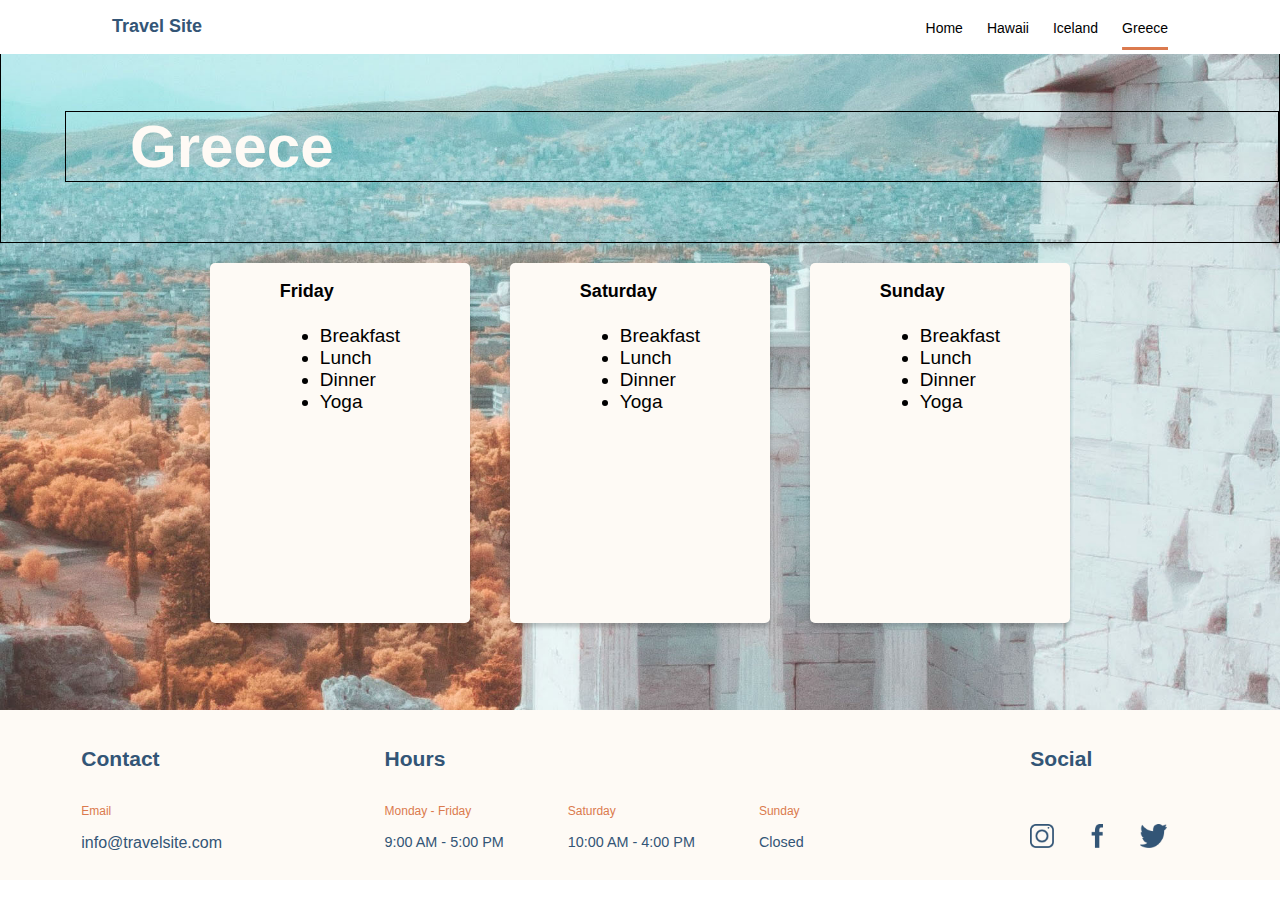
==== pages/greece.html @ 416c1799 "add greece, iceland css + footer html" ====
<!DOCTYPE html>
<html lang="en">
<head>
  <meta charset="UTF-8">
  <meta name="viewport" content="width=device-width, initial-scale=1.0">
  <link rel="stylesheet" href="../css/global.css"/>
  <link rel="stylesheet" href="../css/greece.css"/>
  <title>Travel Site Greece</title>
</head>
<body>
      <header class="header">
        <div class="header-logo">
          <h1>Travel Site</h1>
        </div>
        <div class="header-navbar">
          <nav>
            <ul class="header-navbar__list">
              <li class="header-navbar__link"><a href=""></a>Home</li>
              <li class="header-navbar__link"><a href=""></a>Hawaii</li>
              <li class="header-navbar__link"><a href=""></a>Iceland</li>
              <li class="header-navbar__link active"><a href=""></a>Greece</li>
            </ul>
          </nav>
        </div>
      </header>

    <div class="itinerary">
      <div class="itinerary-heading">
        <h3 class="itinerary-heading hawaii">Greece</h3>
      </div>
      <div class="itinerary-cards">
    
        <div class="itinerary-cards friday">
          <div class="list">
            <h3 class="itinerary-cards__name">Friday</h3>
            <ul>
              <li>Breakfast</li>
              <li>Lunch</li>
              <li>Dinner</li>
              <li>Yoga</li>
            </ul>
          </div>
        </div>
    
        <div class="itinerary-cards saturday">
          <div class="list">
            <h3 class="itinerary-cards__name">Saturday</h3>
            <ul>
              <li>Breakfast</li>
              <li>Lunch</li>
              <li>Dinner</li>
              <li>Yoga</li>
            </ul>
          </div>
    
        </div>
        <div class="itinerary-cards sunday">
          <div class="list">
            <h3 class="itinerary-cards__name">Sunday</h3>
            <ul>
              <li>Breakfast</li>
              <li>Lunch</li>
              <li>Dinner</li>
              <li>Yoga</li>
            </ul>
          </div>
        </div>
      </div>
    </div>
    </div>
    
      <footer class="footer">
        <div class="footer-element">
          <div class="footer-element__heading">
            <h3>Contact</h3>
          </div>
          <div class="footer-element__subheading">
            <p>Email<br>
              <span><a class="footer-element__email link"
                  href="info@travelsite.com">info@travelsite.com</a>
              </span>
            </p>
          </div>
        </div>
      
        <div class="footer-element">
          <div class="footer-element__heading">
            <h3>Hours</h3>
          </div>
          <div class="footer-element__subheading">
            <p class="footer-element__hours">Monday - Friday<br><span class="footer-element__hours times">9:00 AM -
                5:00 PM</span></p>
            <p class="footer-element__hours">Saturday<br><span class="footer-element__hours times">10:00 AM - 4:00 PM</span>
            </p>
            <p class="footer-element__hours">Sunday<br><span class="footer-element__hours times">Closed</span></p>
          </div>
        </div>
      
        <div class="footer-element">
          <div class="footer-element__heading">
            <h3>Social</h3>
          </div>
          <div class="footer-element__social">
            <a href="instagram.com"><img class="footer-element__social icon"
                src="../images/icon-instagram.png" /></a>
            <a href="facebook.com"><img class="footer-element__social icon"
                src="../images/icon-facebook.png" /></a>
            <a href="twitter.com"><img class="footer-element__social icon"
                src="../images/icon-twitter.png" /></a>
          </div>
</body>
</html>
---- css/global.css ----
body {
  font-family: Verdana, Geneva, Tahoma, sans-serif;
  font-weight: 300;
  padding-top: 50px;
  margin: 0%;
}

.header {
  width: 100%;
  height: 50px;
  box-sizing: border-box;
  display: flex;
  justify-content: space-between;
  align-items: flex-start;
  background-color: #FFFFFF;
  position: fixed;
  top: 4px;
  /* border: 1px solid red; */
}

.header-logo {
  color: #335576;
  margin-left: 5rem;
  padding-left: 2rem;
  font-size: 12px;
  /* border: 1px solid red; */
}

.header-navbar__list {
  display: flex;
  list-style-type: none;
  padding-right: 5rem;
  margin-right: 2rem;
}

.header-navbar__link {
  display: flex;
  margin-left: .5rem;
  padding-left: 1rem;
  text-decoration: none;
  font-size: 14px;
}

.active {
  text-decoration: underline;
  text-underline-offset: .9rem;
  text-decoration-color: #DB7A4E;
  text-decoration-thickness: 3px;
}

.footer {
  background-color: #FEFAF5;
  color: #335576;
  display: flex;
  justify-content: space-around;
  padding-top: 1rem;
  padding-bottom: 1rem;
  width: 100vw;
}

.footer-element__heading {
  display: flex;
  margin: auto;
  font-size: 1.125rem;
  font-weight: 400;
}

.footer-element__subheading {
  display: flex;
  color: #DB7A4E;
  font-size: .75rem;
}

.footer-element__hours {
  margin-right: 2rem;
}

.link {
  display: flex;
  text-decoration: none;
  color: #335576;
  font-size: 1rem;
  margin-top: 1rem;
}

.times {
  display: flex;
  font-size: .9rem;
  font-weight: 100;
  color: #335576; 
  margin-top: 1rem;
}

.icon {
  margin-right: 2rem;
  margin-top: 2rem;
  height: 1.5rem;
}
---- css/greece.css ----
.header {
  width: 100%;
  height: 50px;
  box-sizing: border-box;
  display: flex;
  justify-content: space-between;
  align-items: flex-start;
  background-color: #FFFFFF;
  position: fixed;
  top: 4px;

}

.header-logo {
  color: #335576;
  margin-left: 5rem;
  padding-left: 2rem;
  font-size: 9px;
}

.itinerary {
  width: 100vw;
  height: 660px;
  background-image: url(../images/greece.jpg);
  background-position: center;
  background-size: cover;
}

.itinerary-heading {
  border: 1px solid black;
  font-size: 60px;
  padding-left: 4rem;
  color: #FEFAF5;
}

.itinerary-cards {
  display: flex;
  justify-content: center;
}

.friday,
.saturday,
.sunday {
  display: flex;
  justify-content: center;
  width: 260px;
  height: 360px;
  border-radius: 5px;
  border: 1px solid rgba(black .2);
  box-shadow: 0 4px 4px rgba(0, 0, 0, .2);
  margin: 20px;
  font-size: 19px;
  background-color: #FEFAF5;
}

.itinerary-cards__name {
  /* border-bottom: 2px solid black; */
  height: 7%;
  width: 100%;
  font-size: 18px;
}
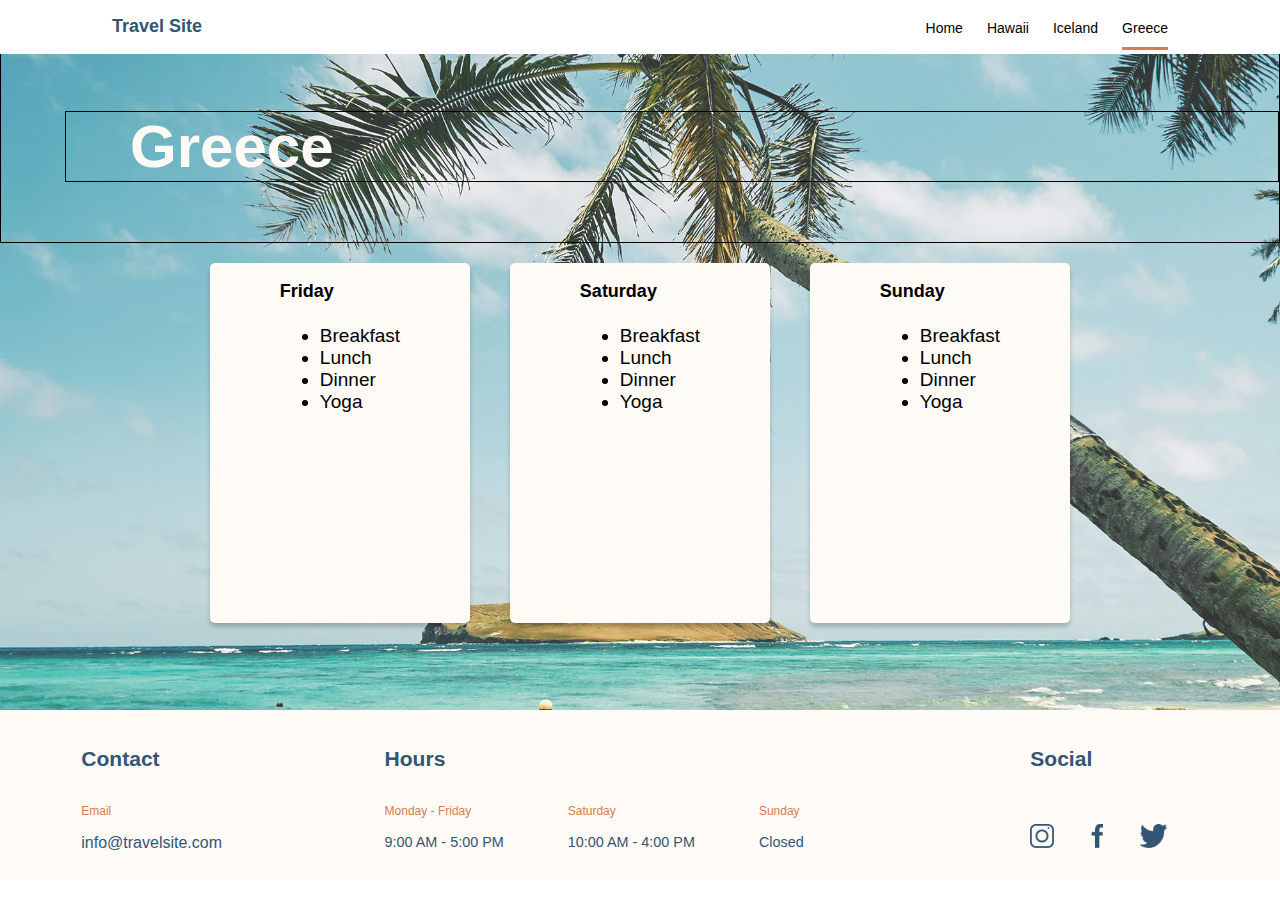
==== commit 62d0ea14: "clean up file/folder structure" ====
--- a/pages/greece.html
+++ b/pages/greece.html
@@ -1,112 +1,131 @@
 <!DOCTYPE html>
 <html lang="en">
-<head>
-  <meta charset="UTF-8">
-  <meta name="viewport" content="width=device-width, initial-scale=1.0">
-  <link rel="stylesheet" href="../css/global.css"/>
-  <link rel="stylesheet" href="../css/greece.css"/>
-  <title>Travel Site Greece</title>
-</head>
-<body>
-      <header class="header">
-        <div class="header-logo">
-          <h1>Travel Site</h1>
-        </div>
-        <div class="header-navbar">
-          <nav>
-            <ul class="header-navbar__list">
-              <li class="header-navbar__link"><a href=""></a>Home</li>
-              <li class="header-navbar__link"><a href=""></a>Hawaii</li>
-              <li class="header-navbar__link"><a href=""></a>Iceland</li>
-              <li class="header-navbar__link active"><a href=""></a>Greece</li>
-            </ul>
-          </nav>
-        </div>
-      </header>
+	<head>
+		<meta charset="UTF-8" />
+		<meta name="viewport" content="width=device-width, initial-scale=1.0" />
+		<link rel="stylesheet" href="../css/global.css" />
+		<link rel="stylesheet" href="../css/destinations.css" />
+		<title>Travel Site Greece</title>
+	</head>
+	<body>
+		<header class="header">
+			<div class="header-logo">
+				<h1>Travel Site</h1>
+			</div>
+			<div class="header-navbar">
+				<nav>
+					<ul class="header-navbar__list">
+						<li class="header-navbar__link"><a href=""></a>Home</li>
+						<li class="header-navbar__link"><a href=""></a>Hawaii</li>
+						<li class="header-navbar__link"><a href=""></a>Iceland</li>
+						<li class="header-navbar__link active"><a href=""></a>Greece</li>
+					</ul>
+				</nav>
+			</div>
+		</header>
 
-    <div class="itinerary">
-      <div class="itinerary-heading">
-        <h3 class="itinerary-heading hawaii">Greece</h3>
-      </div>
-      <div class="itinerary-cards">
-    
-        <div class="itinerary-cards friday">
-          <div class="list">
-            <h3 class="itinerary-cards__name">Friday</h3>
-            <ul>
-              <li>Breakfast</li>
-              <li>Lunch</li>
-              <li>Dinner</li>
-              <li>Yoga</li>
-            </ul>
-          </div>
-        </div>
-    
-        <div class="itinerary-cards saturday">
-          <div class="list">
-            <h3 class="itinerary-cards__name">Saturday</h3>
-            <ul>
-              <li>Breakfast</li>
-              <li>Lunch</li>
-              <li>Dinner</li>
-              <li>Yoga</li>
-            </ul>
-          </div>
-    
-        </div>
-        <div class="itinerary-cards sunday">
-          <div class="list">
-            <h3 class="itinerary-cards__name">Sunday</h3>
-            <ul>
-              <li>Breakfast</li>
-              <li>Lunch</li>
-              <li>Dinner</li>
-              <li>Yoga</li>
-            </ul>
-          </div>
-        </div>
-      </div>
-    </div>
-    </div>
-    
-      <footer class="footer">
-        <div class="footer-element">
-          <div class="footer-element__heading">
-            <h3>Contact</h3>
-          </div>
-          <div class="footer-element__subheading">
-            <p>Email<br>
-              <span><a class="footer-element__email link"
-                  href="info@travelsite.com">info@travelsite.com</a>
-              </span>
-            </p>
-          </div>
-        </div>
-      
-        <div class="footer-element">
-          <div class="footer-element__heading">
-            <h3>Hours</h3>
-          </div>
-          <div class="footer-element__subheading">
-            <p class="footer-element__hours">Monday - Friday<br><span class="footer-element__hours times">9:00 AM -
-                5:00 PM</span></p>
-            <p class="footer-element__hours">Saturday<br><span class="footer-element__hours times">10:00 AM - 4:00 PM</span>
-            </p>
-            <p class="footer-element__hours">Sunday<br><span class="footer-element__hours times">Closed</span></p>
-          </div>
-        </div>
-      
-        <div class="footer-element">
-          <div class="footer-element__heading">
-            <h3>Social</h3>
-          </div>
-          <div class="footer-element__social">
-            <a href="instagram.com"><img class="footer-element__social icon"
-                src="../images/icon-instagram.png" /></a>
-            <a href="facebook.com"><img class="footer-element__social icon"
-                src="../images/icon-facebook.png" /></a>
-            <a href="twitter.com"><img class="footer-element__social icon"
-                src="../images/icon-twitter.png" /></a>
-          </div>
-</body>
+		<div class="itinerary">
+			<div class="itinerary-heading">
+				<h3 class="itinerary-heading hawaii">Greece</h3>
+			</div>
+			<div class="itinerary-cards">
+				<div class="itinerary-cards friday">
+					<div class="list">
+						<h3 class="itinerary-cards__name">Friday</h3>
+						<ul>
+							<li>Breakfast</li>
+							<li>Lunch</li>
+							<li>Dinner</li>
+							<li>Yoga</li>
+						</ul>
+					</div>
+				</div>
+
+				<div class="itinerary-cards saturday">
+					<div class="list">
+						<h3 class="itinerary-cards__name">Saturday</h3>
+						<ul>
+							<li>Breakfast</li>
+							<li>Lunch</li>
+							<li>Dinner</li>
+							<li>Yoga</li>
+						</ul>
+					</div>
+				</div>
+				<div class="itinerary-cards sunday">
+					<div class="list">
+						<h3 class="itinerary-cards__name">Sunday</h3>
+						<ul>
+							<li>Breakfast</li>
+							<li>Lunch</li>
+							<li>Dinner</li>
+							<li>Yoga</li>
+						</ul>
+					</div>
+				</div>
+			</div>
+		</div>
+
+		<footer class="footer">
+			<div class="footer-element">
+				<div class="footer-element__heading">
+					<h3>Contact</h3>
+				</div>
+				<div class="footer-element__subheading">
+					<p>
+						Email<br />
+						<span
+							><a class="footer-element__email link" href="info@travelsite.com"
+								>info@travelsite.com</a
+							>
+						</span>
+					</p>
+				</div>
+			</div>
+
+			<div class="footer-element">
+				<div class="footer-element__heading">
+					<h3>Hours</h3>
+				</div>
+				<div class="footer-element__subheading">
+					<p class="footer-element__hours">
+						Monday - Friday<br /><span class="footer-element__hours times"
+							>9:00 AM - 5:00 PM</span
+						>
+					</p>
+					<p class="footer-element__hours">
+						Saturday<br /><span class="footer-element__hours times"
+							>10:00 AM - 4:00 PM</span
+						>
+					</p>
+					<p class="footer-element__hours">
+						Sunday<br /><span class="footer-element__hours times">Closed</span>
+					</p>
+				</div>
+			</div>
+
+			<div class="footer-element">
+				<div class="footer-element__heading">
+					<h3>Social</h3>
+				</div>
+				<div class="footer-element__social">
+					<a href="instagram.com"
+						><img
+							class="footer-element__social icon"
+							src="../images/icon-instagram.png"
+					/></a>
+					<a href="facebook.com"
+						><img
+							class="footer-element__social icon"
+							src="../images/icon-facebook.png"
+					/></a>
+					<a href="twitter.com"
+						><img
+							class="footer-element__social icon"
+							src="../images/icon-twitter.png"
+					/></a>
+				</div>
+			</div>
+		</footer>
+	</body>
 </html>
--- a/css/destinations.css
+++ b/css/destinations.css
@@ -0,0 +1,57 @@
+.header {
+  width: 100%;
+  height: 50px;
+  box-sizing: border-box;
+  display: flex;
+  justify-content: space-between;
+  align-items: flex-start;
+  background-color: #FFFFFF;
+  position: fixed;
+  top: 4px;
+}
+
+.header-logo {
+  color: #335576;
+  margin-left: 5rem;
+  padding-left: 2rem;
+  font-size: 9px;
+}
+
+.itinerary {
+  width: 100vw;
+  height: 660px;
+  background-image: url(../images/hawaii.jpg);
+  background-position: center;
+  background-size: cover;
+}
+
+.itinerary-heading {
+  border: 1px solid black;
+  font-size: 60px;
+  padding-left: 4rem;
+  color: #FEFAF5;
+}
+
+.itinerary-cards {
+  display: flex;
+  justify-content: center;
+}
+
+.friday, .saturday, .sunday {
+  display: flex;
+  justify-content: center;
+  width: 260px;
+  height: 360px;
+  border-radius: 5px;
+  border: 1px solid rgba(black .2);
+  box-shadow: 0 4px 4px rgba(0, 0, 0, .2);
+  margin: 20px;
+  font-size: 19px;
+  background-color: #FEFAF5;
+}
+
+.itinerary-cards__name {
+  height: 7%;
+  width: 100%;
+  font-size: 18px;
+}
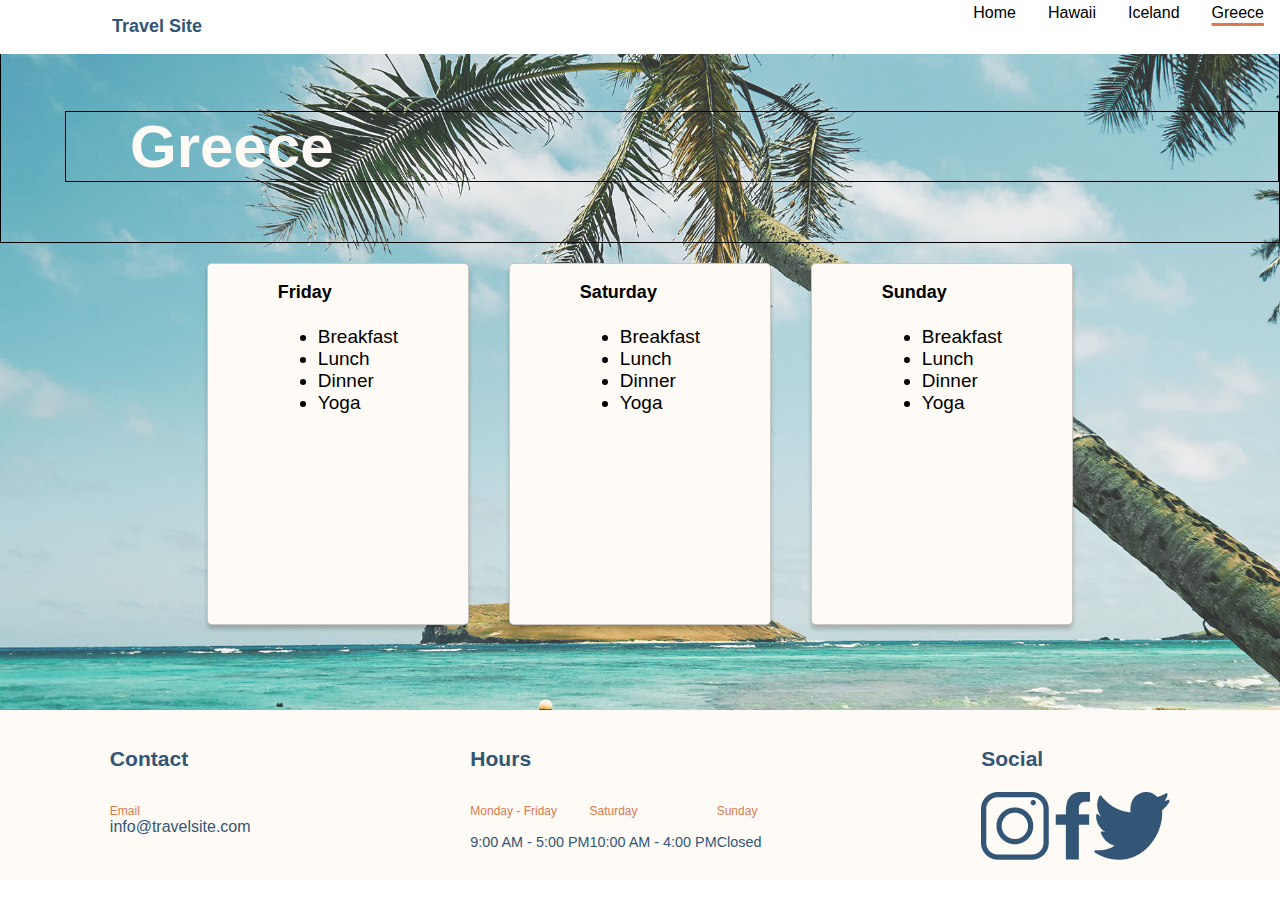
==== commit 29228798: "restyle footer" ====
--- a/pages/greece.html
+++ b/pages/greece.html
@@ -1,131 +1,133 @@
 <!DOCTYPE html>
 <html lang="en">
-	<head>
-		<meta charset="UTF-8" />
-		<meta name="viewport" content="width=device-width, initial-scale=1.0" />
-		<link rel="stylesheet" href="../css/global.css" />
-		<link rel="stylesheet" href="../css/destinations.css" />
-		<title>Travel Site Greece</title>
-	</head>
-	<body>
-		<header class="header">
-			<div class="header-logo">
-				<h1>Travel Site</h1>
-			</div>
-			<div class="header-navbar">
-				<nav>
-					<ul class="header-navbar__list">
-						<li class="header-navbar__link"><a href=""></a>Home</li>
-						<li class="header-navbar__link"><a href=""></a>Hawaii</li>
-						<li class="header-navbar__link"><a href=""></a>Iceland</li>
-						<li class="header-navbar__link active"><a href=""></a>Greece</li>
-					</ul>
-				</nav>
-			</div>
-		</header>
+  <head>
+    <meta charset="UTF-8" />
+    <meta name="viewport" content="width=device-width, initial-scale=1.0" />
+    <link rel="stylesheet" href="../css/global.css" />
+    <link rel="stylesheet" href="../css/destinations.css" />
+    <title>Travel Site Greece</title>
+  </head>
+  <body>
+    <header class="header">
+      <div class="header-logo">
+        <h1>Travel Site</h1>
+      </div>
+      <div class="header-navbar">
+        <nav>
+          <ul class="header-navbar__list">
+            <li class="header-navbar__link"><a href=""></a>Home</li>
+            <li class="header-navbar__link"><a href=""></a>Hawaii</li>
+            <li class="header-navbar__link"><a href=""></a>Iceland</li>
+            <li class="header-navbar__link active"><a href=""></a>Greece</li>
+          </ul>
+        </nav>
+      </div>
+    </header>
 
-		<div class="itinerary">
-			<div class="itinerary-heading">
-				<h3 class="itinerary-heading hawaii">Greece</h3>
-			</div>
-			<div class="itinerary-cards">
-				<div class="itinerary-cards friday">
-					<div class="list">
-						<h3 class="itinerary-cards__name">Friday</h3>
-						<ul>
-							<li>Breakfast</li>
-							<li>Lunch</li>
-							<li>Dinner</li>
-							<li>Yoga</li>
-						</ul>
-					</div>
-				</div>
+    <main>
+      <div class="itinerary">
+        <div class="itinerary-heading">
+          <h3 class="itinerary-heading hawaii">Greece</h3>
+        </div>
+        <div class="itinerary-cards">
+          <div class="itinerary-cards friday">
+            <div class="list">
+              <h3 class="itinerary-cards__name">Friday</h3>
+              <ul>
+                <li>Breakfast</li>
+                <li>Lunch</li>
+                <li>Dinner</li>
+                <li>Yoga</li>
+              </ul>
+            </div>
+          </div>
 
-				<div class="itinerary-cards saturday">
-					<div class="list">
-						<h3 class="itinerary-cards__name">Saturday</h3>
-						<ul>
-							<li>Breakfast</li>
-							<li>Lunch</li>
-							<li>Dinner</li>
-							<li>Yoga</li>
-						</ul>
-					</div>
-				</div>
-				<div class="itinerary-cards sunday">
-					<div class="list">
-						<h3 class="itinerary-cards__name">Sunday</h3>
-						<ul>
-							<li>Breakfast</li>
-							<li>Lunch</li>
-							<li>Dinner</li>
-							<li>Yoga</li>
-						</ul>
-					</div>
-				</div>
-			</div>
-		</div>
+          <div class="itinerary-cards saturday">
+            <div class="list">
+              <h3 class="itinerary-cards__name">Saturday</h3>
+              <ul>
+                <li>Breakfast</li>
+                <li>Lunch</li>
+                <li>Dinner</li>
+                <li>Yoga</li>
+              </ul>
+            </div>
+          </div>
+          <div class="itinerary-cards sunday">
+            <div class="list">
+              <h3 class="itinerary-cards__name">Sunday</h3>
+              <ul>
+                <li>Breakfast</li>
+                <li>Lunch</li>
+                <li>Dinner</li>
+                <li>Yoga</li>
+              </ul>
+            </div>
+          </div>
+        </div>
+      </div>
+    </main>
 
-		<footer class="footer">
-			<div class="footer-element">
-				<div class="footer-element__heading">
-					<h3>Contact</h3>
-				</div>
-				<div class="footer-element__subheading">
-					<p>
-						Email<br />
-						<span
-							><a class="footer-element__email link" href="info@travelsite.com"
-								>info@travelsite.com</a
-							>
-						</span>
-					</p>
-				</div>
-			</div>
+    <footer class="footer">
+      <div class="footer-element">
+        <div class="footer-element__heading">
+          <h3>Contact</h3>
+        </div>
+        <div class="footer-element__subheading">
+          <p>
+            Email<br />
+            <span
+              ><a class="footer-element__email link" href="info@travelsite.com"
+                >info@travelsite.com</a
+              >
+            </span>
+          </p>
+        </div>
+      </div>
 
-			<div class="footer-element">
-				<div class="footer-element__heading">
-					<h3>Hours</h3>
-				</div>
-				<div class="footer-element__subheading">
-					<p class="footer-element__hours">
-						Monday - Friday<br /><span class="footer-element__hours times"
-							>9:00 AM - 5:00 PM</span
-						>
-					</p>
-					<p class="footer-element__hours">
-						Saturday<br /><span class="footer-element__hours times"
-							>10:00 AM - 4:00 PM</span
-						>
-					</p>
-					<p class="footer-element__hours">
-						Sunday<br /><span class="footer-element__hours times">Closed</span>
-					</p>
-				</div>
-			</div>
+      <div class="footer-element">
+        <div class="footer-element__heading">
+          <h3>Hours</h3>
+        </div>
+        <div class="footer-element__subheading">
+          <p class="footer-element__hours">
+            Monday - Friday<br /><span class="footer-element__hours times"
+              >9:00 AM - 5:00 PM</span
+            >
+          </p>
+          <p class="footer-element__hours">
+            Saturday<br /><span class="footer-element__hours times"
+              >10:00 AM - 4:00 PM</span
+            >
+          </p>
+          <p class="footer-element__hours">
+            Sunday<br /><span class="footer-element__hours times">Closed</span>
+          </p>
+        </div>
+      </div>
 
-			<div class="footer-element">
-				<div class="footer-element__heading">
-					<h3>Social</h3>
-				</div>
-				<div class="footer-element__social">
-					<a href="instagram.com"
-						><img
-							class="footer-element__social icon"
-							src="../images/icon-instagram.png"
-					/></a>
-					<a href="facebook.com"
-						><img
-							class="footer-element__social icon"
-							src="../images/icon-facebook.png"
-					/></a>
-					<a href="twitter.com"
-						><img
-							class="footer-element__social icon"
-							src="../images/icon-twitter.png"
-					/></a>
-				</div>
-			</div>
-		</footer>
-	</body>
+      <div class="footer-element">
+        <div class="footer-element__heading">
+          <h3>Social</h3>
+        </div>
+        <div class="footer-element__social">
+          <a href="instagram.com"
+            ><img
+              class="footer-element__social icon"
+              src="../images/icon-instagram.png"
+          /></a>
+          <a href="facebook.com"
+            ><img
+              class="footer-element__social icon"
+              src="../images/icon-facebook.png"
+          /></a>
+          <a href="twitter.com"
+            ><img
+              class="footer-element__social icon"
+              src="../images/icon-twitter.png"
+          /></a>
+        </div>
+      </div>
+    </footer>
+  </body>
 </html>
--- a/css/global.css
+++ b/css/global.css
@@ -2,50 +2,96 @@
   font-family: Verdana, Geneva, Tahoma, sans-serif;
   font-weight: 300;
   padding-top: 50px;
-  margin: 0%;
+  margin: 0;
 }
 
-.header {
+header {
   width: 100%;
   height: 50px;
   box-sizing: border-box;
   display: flex;
   justify-content: space-between;
-  align-items: flex-start;
+  align-items: center; 
   background-color: #FFFFFF;
   position: fixed;
-  top: 4px;
-  /* border: 1px solid red; */
+  top: 0;  
+  z-index: 100;
 }
 
-.header-logo {
+.header__logo { 
   color: #335576;
-  margin-left: 5rem;
-  padding-left: 2rem;
-  font-size: 12px;
-  /* border: 1px solid red; */
+  margin-left: 1rem;  
+  padding-left: 1rem; 
+  font-size: 1.5rem;  
 }
 
 .header-navbar__list {
   display: flex;
   list-style-type: none;
-  padding-right: 5rem;
-  margin-right: 2rem;
+  padding-right: 1rem; 
+  margin: 0;          
 }
 
 .header-navbar__link {
   display: flex;
-  margin-left: .5rem;
+  margin-left: 1rem;
   padding-left: 1rem;
   text-decoration: none;
-  font-size: 14px;
+  font-size: 1rem; 
+}
+
+.header-navbar__link a {
+  text-decoration: none; 
+  color: #335576;
 }
 
 .active {
   text-decoration: underline;
-  text-underline-offset: .9rem;
+  text-underline-offset: 0.3rem;
   text-decoration-color: #DB7A4E;
   text-decoration-thickness: 3px;
+}
+
+
+@media (max-width: 768px) {
+  .header__logo {
+    margin-left: 0.5rem;
+    padding-left: 0.5rem;
+    font-size: 1.2rem;
+  }
+
+  .header-navbar__list {
+    padding-right: 0.5rem;
+  }
+
+  .header-navbar__link {
+    margin-left: 0.5rem;
+    padding-left: 0.5rem;
+    font-size: 0.9rem;
+  }
+}
+
+
+@media (max-width: 480px) {
+  .header {
+    flex-direction: column;
+    height: auto;
+    padding: 0.5rem;
+  }
+
+  .header__logo {
+    margin-left: 0;
+    padding-left: 0;
+  }
+
+  .header-navbar__list {
+    flex-direction: column;
+    align-items: center;
+  }
+
+  .header-navbar__link {
+    margin: 0.25rem 0;
+  }
 }
 
 .footer {
@@ -55,28 +101,36 @@
   justify-content: space-around;
   padding-top: 1rem;
   padding-bottom: 1rem;
-  width: 100vw;
+  width: 100%;
+  box-sizing: border-box;
 }
 
 .footer-element__heading {
-  display: flex;
-  margin: auto;
   font-size: 1.125rem;
   font-weight: 400;
+  display: flex;
 }
 
+.footer-element__subheading-days {
+  color: #DB7A4E;
+  padding-top: 1rem;
+} 
+
 .footer-element__subheading {
+  color: #DB7A4E;
+  font-size: 0.75rem;
   display: flex;
-  color: #DB7A4E;
-  font-size: .75rem;
 }
 
-.footer-element__hours {
+
+.footer-element__hours-times {
+  color: #335576;
   margin-right: 2rem;
+  display: flex;
+  justify-content: center;
 }
 
 .link {
-  display: flex;
   text-decoration: none;
   color: #335576;
   font-size: 1rem;
@@ -84,15 +138,31 @@
 }
 
 .times {
+  font-size: 0.9rem;
+  font-weight: 100;
+  color: #335576;
+  margin-top: 1rem;
   display: flex;
-  font-size: .9rem;
-  font-weight: 100;
-  color: #335576; 
-  margin-top: 1rem;
 }
 
-.icon {
-  margin-right: 2rem;
-  margin-top: 2rem;
+.footer-element__social-icon {
+  margin-right: 1rem;
+  margin-top: 1rem;
   height: 1.5rem;
 }
+
+@media (max-width: 768px) {
+  .footer {
+    flex-direction: column;
+    align-items: center;
+    padding: 1rem;
+  }
+
+  .footer-element__heading, .footer-element__subheading {
+    text-align: center;
+  }
+
+  .footer-element__social-icon {
+    margin: 0.5rem;
+  }
+}
--- a/css/destinations.css
+++ b/css/destinations.css
@@ -20,7 +20,7 @@
 .itinerary {
   width: 100vw;
   height: 660px;
-  background-image: url(../images/hawaii.jpg);
+  background-image: url(../assets/hawaii.jpg);
   background-position: center;
   background-size: cover;
 }
@@ -35,6 +35,7 @@
 .itinerary-cards {
   display: flex;
   justify-content: center;
+  flex-wrap: wrap; /* Allow itinerary cards to wrap on smaller screens */
 }
 
 .friday, .saturday, .sunday {
@@ -43,8 +44,8 @@
   width: 260px;
   height: 360px;
   border-radius: 5px;
-  border: 1px solid rgba(black .2);
-  box-shadow: 0 4px 4px rgba(0, 0, 0, .2);
+  border: 1px solid rgba(0, 0, 0, 0.2);
+  box-shadow: 0 4px 4px rgba(0, 0, 0, 0.2);
   margin: 20px;
   font-size: 19px;
   background-color: #FEFAF5;
@@ -55,3 +56,38 @@
   width: 100%;
   font-size: 18px;
 }
+
+/* Media queries for responsiveness */
+
+@media (max-width: 768px) {
+  .itinerary {
+    height: auto; /* Adjust the height on smaller screens */
+  }
+
+  .itinerary-heading {
+    font-size: 40px; /* Adjust the font size for smaller screens */
+    padding-left: 2rem;
+  }
+
+  .friday, .saturday, .sunday {
+    width: 200px; /* Adjust card size for smaller screens */
+    height: auto; /* Make height adapt to content */
+    margin: 10px; /* Reduce margin on smaller screens */
+  }
+}
+
+@media (max-width: 480px) {
+  .header-logo {
+    margin-left: 1rem;
+    padding-left: 0;
+    font-size: 8px;
+  }
+
+  .header-navbar__list {
+    padding-right: 2rem;
+  }
+  
+  .itinerary-heading {
+    padding-left: 1rem;
+  }
+}
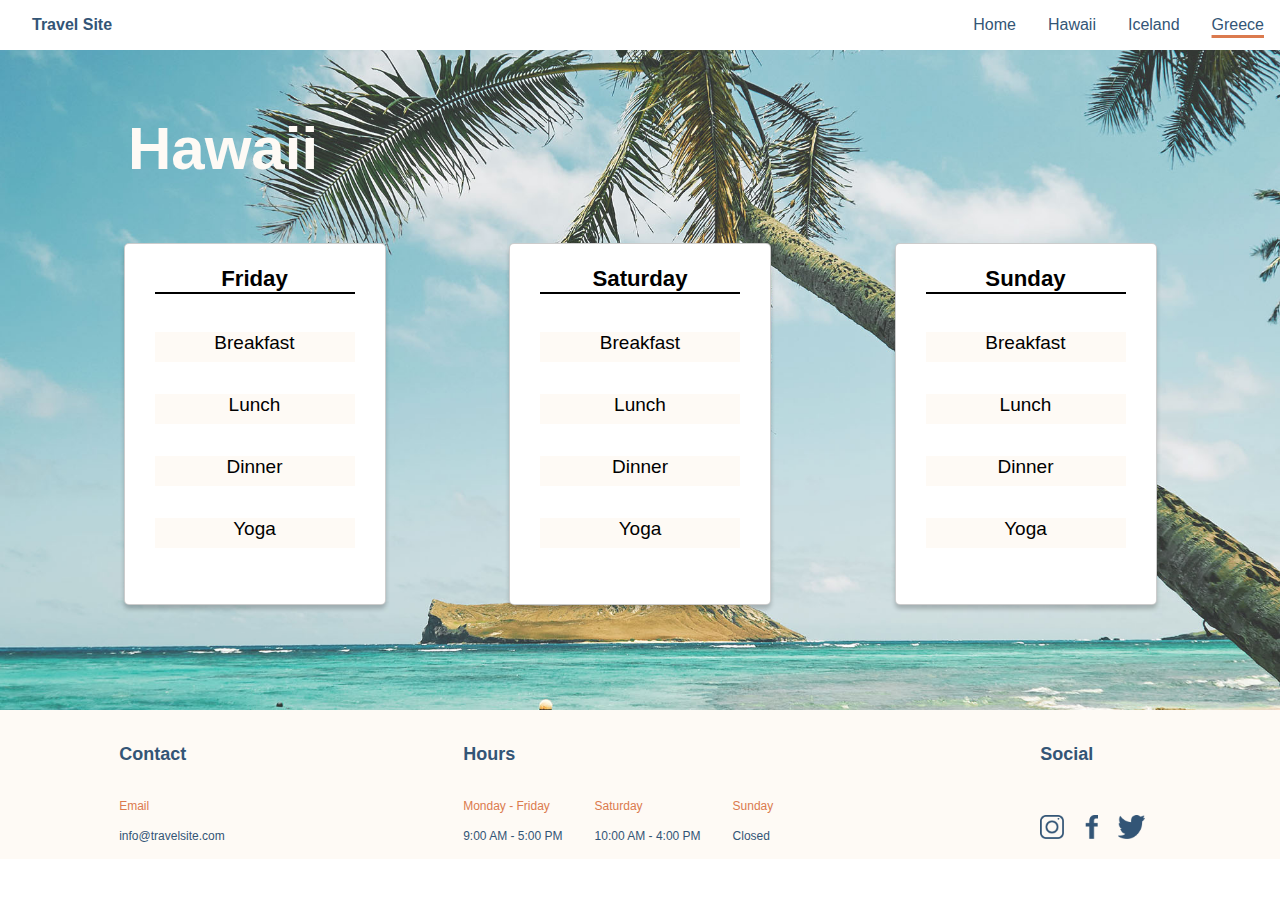
==== commit b0c14d03: "add a lot of things you won't wanna do again trust me" ====
--- a/pages/greece.html
+++ b/pages/greece.html
@@ -10,15 +10,15 @@
   <body>
     <header class="header">
       <div class="header-logo">
-        <h1>Travel Site</h1>
+        <h1 class="header-navbar__link"><a href="../index.html">Travel Site</a></h1>
       </div>
       <div class="header-navbar">
         <nav>
           <ul class="header-navbar__list">
-            <li class="header-navbar__link"><a href=""></a>Home</li>
-            <li class="header-navbar__link"><a href=""></a>Hawaii</li>
-            <li class="header-navbar__link"><a href=""></a>Iceland</li>
-            <li class="header-navbar__link active"><a href=""></a>Greece</li>
+            <li class="header-navbar__link"><a href="../index.html">Home</a></li>
+            <li class="header-navbar__link"><a href="./hawaii.html">Hawaii</a></li>
+            <li class="header-navbar__link"><a href="./iceland.html">Iceland</a></li>
+            <li class="header-navbar__link active"><a href="./greece.html">Greece</a></li>
           </ul>
         </nav>
       </div>
@@ -27,40 +27,40 @@
     <main>
       <div class="itinerary">
         <div class="itinerary-heading">
-          <h3 class="itinerary-heading hawaii">Greece</h3>
+          <h3 class="itinerary-heading hawaii">Hawaii</h3>
         </div>
         <div class="itinerary-cards">
           <div class="itinerary-cards friday">
-            <div class="list">
+            <div>
               <h3 class="itinerary-cards__name">Friday</h3>
-              <ul>
-                <li>Breakfast</li>
-                <li>Lunch</li>
-                <li>Dinner</li>
-                <li>Yoga</li>
+              <ul class="itinerary-cards__list">
+                <li class="itinerary-cards__list-item">Breakfast</li>
+                <li class="itinerary-cards__list-item">Lunch</li>
+                <li class="itinerary-cards__list-item">Dinner</li>
+                <li class="itinerary-cards__list-item">Yoga</li>
               </ul>
             </div>
           </div>
-
+  
           <div class="itinerary-cards saturday">
-            <div class="list">
+            <div>
               <h3 class="itinerary-cards__name">Saturday</h3>
-              <ul>
-                <li>Breakfast</li>
-                <li>Lunch</li>
-                <li>Dinner</li>
-                <li>Yoga</li>
+              <ul class="itinerary-cards__list">
+                <li class="itinerary-cards__list-item">Breakfast</li>
+                <li class="itinerary-cards__list-item">Lunch</li>
+                <li class="itinerary-cards__list-item">Dinner</li>
+                <li class="itinerary-cards__list-item">Yoga</li>
               </ul>
             </div>
           </div>
           <div class="itinerary-cards sunday">
             <div class="list">
               <h3 class="itinerary-cards__name">Sunday</h3>
-              <ul>
-                <li>Breakfast</li>
-                <li>Lunch</li>
-                <li>Dinner</li>
-                <li>Yoga</li>
+              <ul class="itinerary-cards__list">
+                <li class="itinerary-cards__list-item">Breakfast</li>
+                <li class="itinerary-cards__list-item">Lunch</li>
+                <li class="itinerary-cards__list-item">Dinner</li>
+                <li class="itinerary-cards__list-item">Yoga</li>
               </ul>
             </div>
           </div>
@@ -69,65 +69,48 @@
     </main>
 
     <footer class="footer">
-      <div class="footer-element">
-        <div class="footer-element__heading">
-          <h3>Contact</h3>
+      <section class="footer__element">
+        <h3 class="footer-element__heading">Contact</h3>
+        <article class="footer-element__subheading">
+          <div class="footer-element__email">
+            Email
+            <a class="footer-element__email link" href="mailto:info@travelsite.com">info@travelsite.com</a>
+          </div>
+        </article>
+      </section>
+
+      <section class="footer__element">
+        <h3 class="footer-element__heading">Hours</h3>
+        <div class="footer-element__subheading">
+          <div class="footer-element__subheading-days">
+            Monday - Friday
+            <div>
+              <time class="footer-element__hours-times">9:00 AM - 5:00 PM</time>
+            </div>
+          </div>
+          <div class="footer-element__subheading-days">
+            Saturday
+            <div>
+              <time class="footer-element__hours-times">10:00 AM - 4:00 PM</time>
+            </div>
+          </div>
+          <div class="footer-element__subheading-days">
+            Sunday
+            <div>
+              <time class="footer-element__hours-times">Closed</time>
+            </div>
+          </div>
         </div>
-        <div class="footer-element__subheading">
-          <p>
-            Email<br />
-            <span
-              ><a class="footer-element__email link" href="info@travelsite.com"
-                >info@travelsite.com</a
-              >
-            </span>
-          </p>
+      </section>
+
+      <section class="footer__element">
+        <h3 class="footer-element__heading">Social</h3>
+        <div class="footer__subheading">
+          <a href="https://instagram.com"><img class="footer-element__social-icon" src="../assets/icon-instagram.png" alt="Instagram" /></a>
+          <a href="https://facebook.com"><img class="footer-element__social-icon" src="../assets/icon-facebook.png" alt="Facebook" /></a>
+          <a href="https://twitter.com"><img class="footer-element__social-icon" src="../assets/icon-twitter.png" alt="Twitter" /></a>
         </div>
-      </div>
-
-      <div class="footer-element">
-        <div class="footer-element__heading">
-          <h3>Hours</h3>
-        </div>
-        <div class="footer-element__subheading">
-          <p class="footer-element__hours">
-            Monday - Friday<br /><span class="footer-element__hours times"
-              >9:00 AM - 5:00 PM</span
-            >
-          </p>
-          <p class="footer-element__hours">
-            Saturday<br /><span class="footer-element__hours times"
-              >10:00 AM - 4:00 PM</span
-            >
-          </p>
-          <p class="footer-element__hours">
-            Sunday<br /><span class="footer-element__hours times">Closed</span>
-          </p>
-        </div>
-      </div>
-
-      <div class="footer-element">
-        <div class="footer-element__heading">
-          <h3>Social</h3>
-        </div>
-        <div class="footer-element__social">
-          <a href="instagram.com"
-            ><img
-              class="footer-element__social icon"
-              src="../images/icon-instagram.png"
-          /></a>
-          <a href="facebook.com"
-            ><img
-              class="footer-element__social icon"
-              src="../images/icon-facebook.png"
-          /></a>
-          <a href="twitter.com"
-            ><img
-              class="footer-element__social icon"
-              src="../images/icon-twitter.png"
-          /></a>
-        </div>
-      </div>
+      </section>
     </footer>
   </body>
 </html>
--- a/css/global.css
+++ b/css/global.css
@@ -1,6 +1,5 @@
 body {
   font-family: Verdana, Geneva, Tahoma, sans-serif;
-  font-weight: 300;
   padding-top: 50px;
   margin: 0;
 }
@@ -107,7 +106,7 @@
 
 .footer-element__heading {
   font-size: 1.125rem;
-  font-weight: 400;
+  font-weight: 700;
   display: flex;
 }
 
@@ -122,10 +121,17 @@
   display: flex;
 }
 
+.footer-element__email {
+  display: flex;
+  flex-direction: column;
+  justify-content: flex-start;
+  margin-top: 1rem;
+}
 
 .footer-element__hours-times {
   color: #335576;
   margin-right: 2rem;
+  margin-top: 1rem;
   display: flex;
   justify-content: center;
 }
@@ -133,8 +139,6 @@
 .link {
   text-decoration: none;
   color: #335576;
-  font-size: 1rem;
-  margin-top: 1rem;
 }
 
 .times {
@@ -147,7 +151,7 @@
 
 .footer-element__social-icon {
   margin-right: 1rem;
-  margin-top: 1rem;
+  margin-top: 2rem;
   height: 1.5rem;
 }
 
--- a/css/destinations.css
+++ b/css/destinations.css
@@ -1,22 +1,3 @@
-.header {
-  width: 100%;
-  height: 50px;
-  box-sizing: border-box;
-  display: flex;
-  justify-content: space-between;
-  align-items: flex-start;
-  background-color: #FFFFFF;
-  position: fixed;
-  top: 4px;
-}
-
-.header-logo {
-  color: #335576;
-  margin-left: 5rem;
-  padding-left: 2rem;
-  font-size: 9px;
-}
-
 .itinerary {
   width: 100vw;
   height: 660px;
@@ -26,53 +7,76 @@
 }
 
 .itinerary-heading {
-  border: 1px solid black;
-  font-size: 60px;
+  font-size: 3.75rem; 
   padding-left: 4rem;
+  padding-top: 2rem;
+  margin-top: 0;
   color: #FEFAF5;
 }
 
 .itinerary-cards {
   display: flex;
-  justify-content: center;
-  flex-wrap: wrap; /* Allow itinerary cards to wrap on smaller screens */
+  justify-content: space-evenly;
+  flex-wrap: wrap;
 }
 
+
 .friday, .saturday, .sunday {
-  display: flex;
-  justify-content: center;
   width: 260px;
   height: 360px;
   border-radius: 5px;
   border: 1px solid rgba(0, 0, 0, 0.2);
   box-shadow: 0 4px 4px rgba(0, 0, 0, 0.2);
-  margin: 20px;
-  font-size: 19px;
-  background-color: #FEFAF5;
+  font-size: 1.1875rem; 
+  background-color: #FFFFFF;
+  margin: 0rem;
 }
 
 .itinerary-cards__name {
-  height: 7%;
-  width: 100%;
-  font-size: 18px;
+  text-align: center;
+  width: 200px;
+  border-bottom: 2px solid black;
 }
 
-/* Media queries for responsiveness */
+.itinerary-cards__name h3 {
+  box-sizing: border-box;
+  width: 100%;
+  font-size: 1.125rem; 
+  font-weight: 300;
+}
+
+.itinerary-cards__list {
+  width: 100%;
+  list-style: none;
+  display: flex;
+  flex-direction: column;
+  padding-left: 0;
+}
+
+.itinerary-cards__list-item {
+  display: flex;
+  justify-content: center;
+  background-color: #FEFAF5;
+  width: 100%;
+  margin-top: 1rem;
+  margin-bottom: 1rem;
+  padding-bottom: .5rem;
+}
 
 @media (max-width: 768px) {
   .itinerary {
-    height: auto; /* Adjust the height on smaller screens */
+    height: auto;
   }
 
   .itinerary-heading {
-    font-size: 40px; /* Adjust the font size for smaller screens */
+    font-size: 2.5rem; 
     padding-left: 2rem;
   }
 
   .friday, .saturday, .sunday {
-    width: 200px; /* Adjust card size for smaller screens */
-    height: auto; /* Make height adapt to content */
-    margin: 10px; /* Reduce margin on smaller screens */
+    width: 200px;
+    height: auto;
+    margin: 10px;
   }
 }
 
@@ -80,13 +84,13 @@
   .header-logo {
     margin-left: 1rem;
     padding-left: 0;
-    font-size: 8px;
+    font-size: 0.5rem; 
   }
 
   .header-navbar__list {
     padding-right: 2rem;
   }
-  
+
   .itinerary-heading {
     padding-left: 1rem;
   }
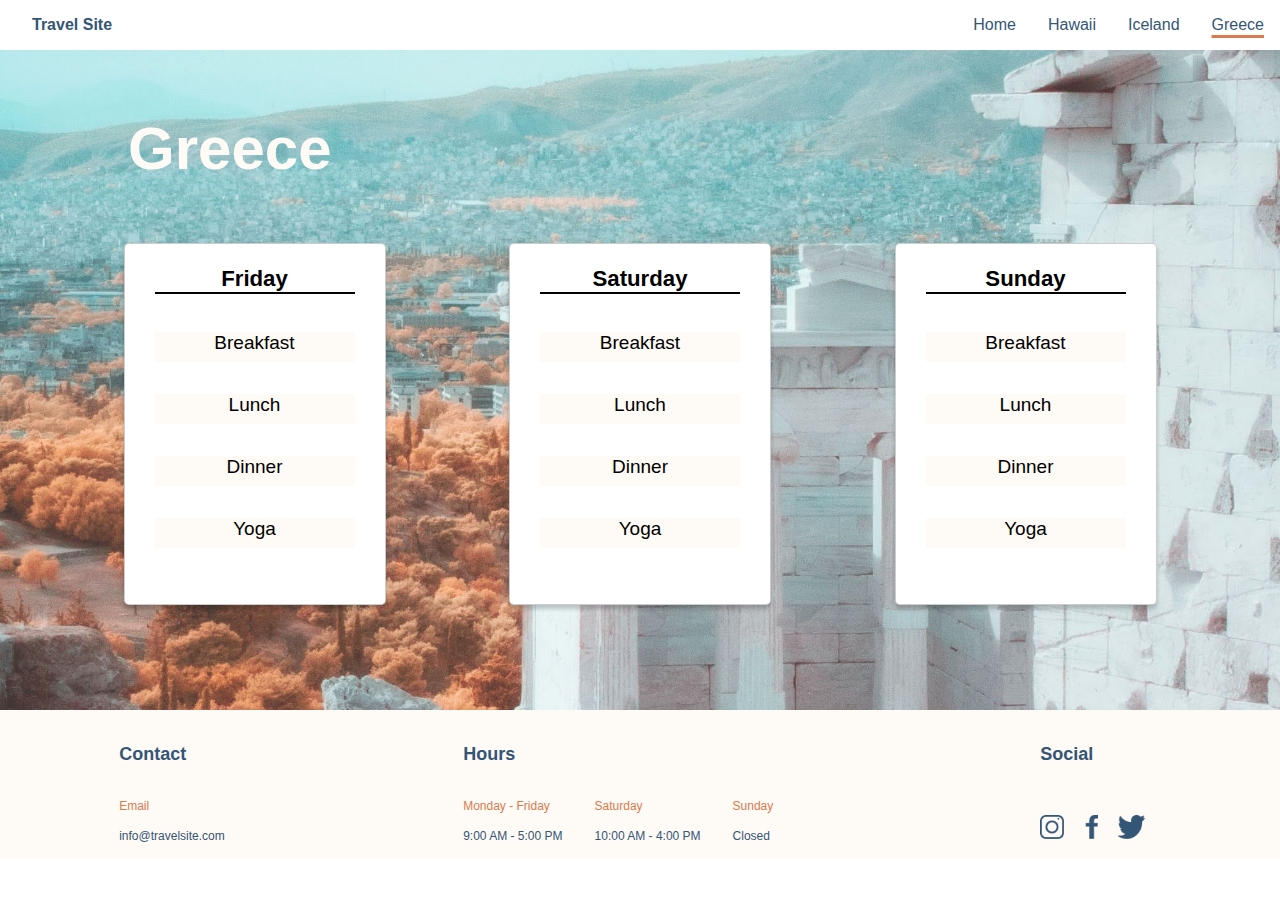
==== commit b5834f69: "add correct backround images" ====
--- a/pages/greece.html
+++ b/pages/greece.html
@@ -25,9 +25,9 @@
     </header>
 
     <main>
-      <div class="itinerary">
+      <div class="itinerary itinerary-greece">
         <div class="itinerary-heading">
-          <h3 class="itinerary-heading hawaii">Hawaii</h3>
+          <h3 class="itinerary-heading hawaii">Greece</h3>
         </div>
         <div class="itinerary-cards">
           <div class="itinerary-cards friday">
--- a/css/destinations.css
+++ b/css/destinations.css
@@ -1,7 +1,23 @@
-.itinerary {
+.itinerary-hawaii {
   width: 100vw;
   height: 660px;
   background-image: url(../assets/hawaii.jpg);
+  background-position: center;
+  background-size: cover;
+}
+
+.itinerary-iceland {
+  width: 100vw;
+  height: 660px;
+  background-image: url(../assets/iceland.jpg);
+  background-position: center;
+  background-size: cover;
+}
+
+.itinerary-greece {
+  width: 100vw;
+  height: 660px;
+  background-image: url(../assets/greece.jpg);
   background-position: center;
   background-size: cover;
 }
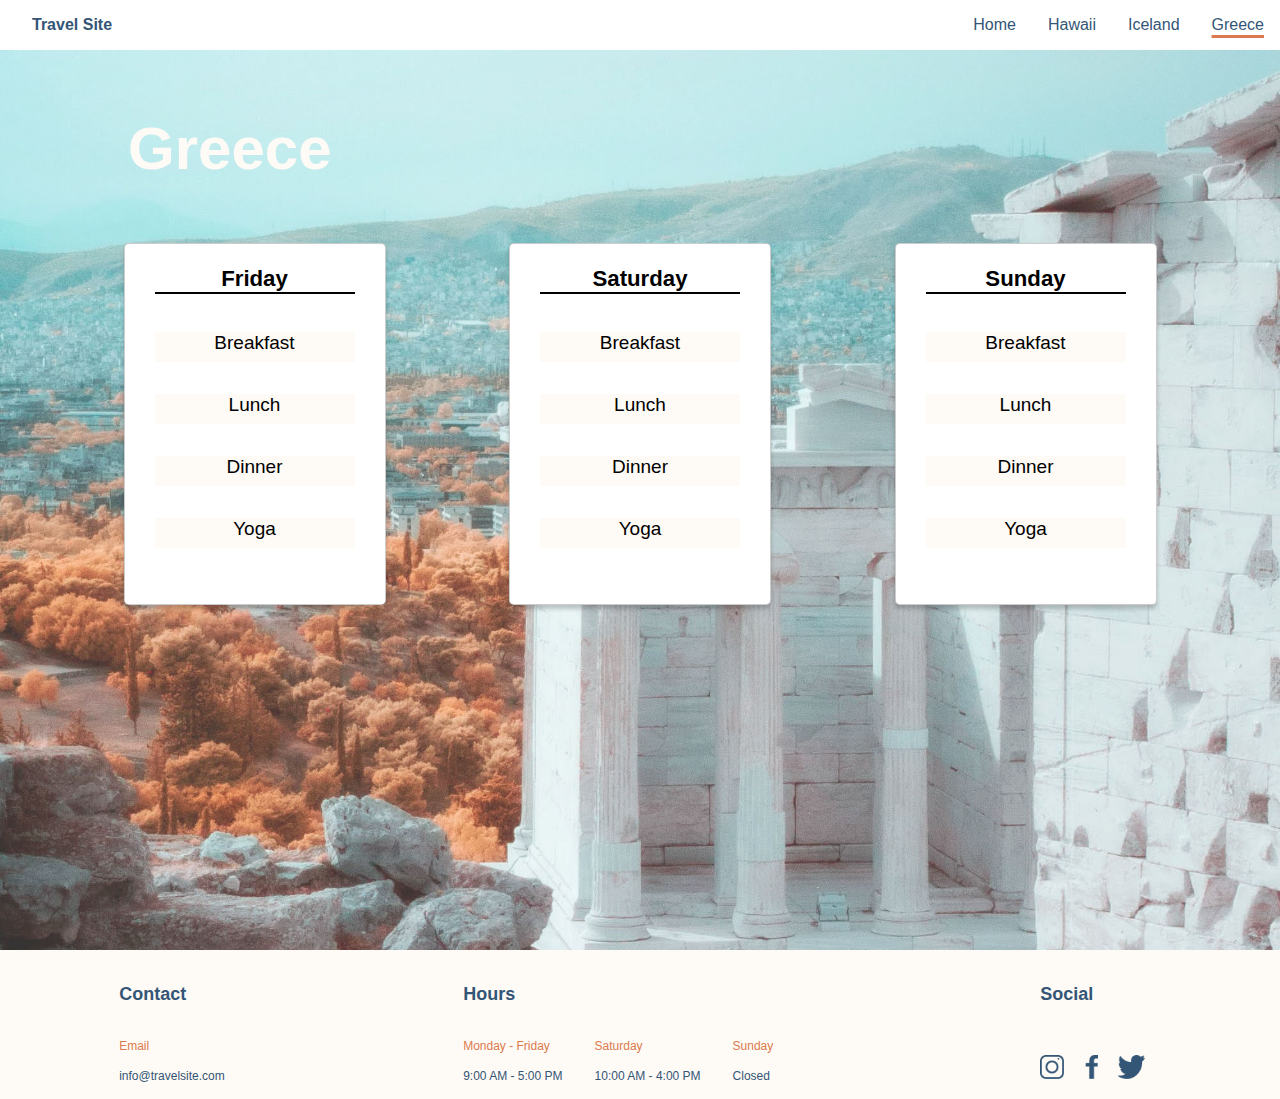
==== commit eac6d5a9: "adjust background img size" ====
--- a/pages/greece.html
+++ b/pages/greece.html
@@ -10,15 +10,25 @@
   <body>
     <header class="header">
       <div class="header-logo">
-        <h1 class="header-navbar__link"><a href="../index.html">Travel Site</a></h1>
+        <h1 class="header-navbar__link">
+          <a href="../index.html">Travel Site</a>
+        </h1>
       </div>
       <div class="header-navbar">
         <nav>
           <ul class="header-navbar__list">
-            <li class="header-navbar__link"><a href="../index.html">Home</a></li>
-            <li class="header-navbar__link"><a href="./hawaii.html">Hawaii</a></li>
-            <li class="header-navbar__link"><a href="./iceland.html">Iceland</a></li>
-            <li class="header-navbar__link active"><a href="./greece.html">Greece</a></li>
+            <li class="header-navbar__link">
+              <a href="../index.html">Home</a>
+            </li>
+            <li class="header-navbar__link">
+              <a href="./hawaii.html">Hawaii</a>
+            </li>
+            <li class="header-navbar__link">
+              <a href="./iceland.html">Iceland</a>
+            </li>
+            <li class="header-navbar__link active">
+              <a href="./greece.html">Greece</a>
+            </li>
           </ul>
         </nav>
       </div>
@@ -30,7 +40,7 @@
           <h3 class="itinerary-heading hawaii">Greece</h3>
         </div>
         <div class="itinerary-cards">
-          <div class="itinerary-cards friday">
+          <article class="itinerary-cards friday">
             <div>
               <h3 class="itinerary-cards__name">Friday</h3>
               <ul class="itinerary-cards__list">
@@ -40,9 +50,9 @@
                 <li class="itinerary-cards__list-item">Yoga</li>
               </ul>
             </div>
-          </div>
-  
-          <div class="itinerary-cards saturday">
+          </article>
+
+          <article class="itinerary-cards saturday">
             <div>
               <h3 class="itinerary-cards__name">Saturday</h3>
               <ul class="itinerary-cards__list">
@@ -52,8 +62,9 @@
                 <li class="itinerary-cards__list-item">Yoga</li>
               </ul>
             </div>
-          </div>
-          <div class="itinerary-cards sunday">
+          </article> 
+            
+          <article class="itinerary-cards sunday">
             <div class="list">
               <h3 class="itinerary-cards__name">Sunday</h3>
               <ul class="itinerary-cards__list">
@@ -63,7 +74,7 @@
                 <li class="itinerary-cards__list-item">Yoga</li>
               </ul>
             </div>
-          </div>
+          </article>
         </div>
       </div>
     </main>
@@ -74,12 +85,16 @@
         <article class="footer-element__subheading">
           <div class="footer-element__email">
             Email
-            <a class="footer-element__email link" href="mailto:info@travelsite.com">info@travelsite.com</a>
+            <a
+              class="footer-element__email link"
+              href="mailto:info@travelsite.com"
+              >info@travelsite.com</a
+            >
           </div>
         </article>
       </section>
 
-      <section class="footer__element">
+      <hours class="footer-element">
         <h3 class="footer-element__heading">Hours</h3>
         <div class="footer-element__subheading">
           <div class="footer-element__subheading-days">
@@ -91,7 +106,9 @@
           <div class="footer-element__subheading-days">
             Saturday
             <div>
-              <time class="footer-element__hours-times">10:00 AM - 4:00 PM</time>
+              <time class="footer-element__hours-times"
+                >10:00 AM - 4:00 PM</time
+              >
             </div>
           </div>
           <div class="footer-element__subheading-days">
@@ -101,14 +118,29 @@
             </div>
           </div>
         </div>
-      </section>
+      </hours>
 
       <section class="footer__element">
         <h3 class="footer-element__heading">Social</h3>
         <div class="footer__subheading">
-          <a href="https://instagram.com"><img class="footer-element__social-icon" src="../assets/icon-instagram.png" alt="Instagram" /></a>
-          <a href="https://facebook.com"><img class="footer-element__social-icon" src="../assets/icon-facebook.png" alt="Facebook" /></a>
-          <a href="https://twitter.com"><img class="footer-element__social-icon" src="../assets/icon-twitter.png" alt="Twitter" /></a>
+          <a href="https://instagram.com"
+            ><img
+              class="footer-element__social-icon"
+              src="../assets/icon-instagram.png"
+              alt="Instagram"
+          /></a>
+          <a href="https://facebook.com"
+            ><img
+              class="footer-element__social-icon"
+              src="../assets/icon-facebook.png"
+              alt="Facebook"
+          /></a>
+          <a href="https://twitter.com"
+            ><img
+              class="footer-element__social-icon"
+              src="../assets/icon-twitter.png"
+              alt="Twitter"
+          /></a>
         </div>
       </section>
     </footer>
--- a/css/global.css
+++ b/css/global.css
@@ -1,3 +1,7 @@
+html {
+  height: 100vh;
+}
+
 body {
   font-family: Verdana, Geneva, Tahoma, sans-serif;
   padding-top: 50px;
--- a/css/destinations.css
+++ b/css/destinations.css
@@ -1,6 +1,6 @@
 .itinerary-hawaii {
   width: 100vw;
-  height: 660px;
+  height: 100vh;
   background-image: url(../assets/hawaii.jpg);
   background-position: center;
   background-size: cover;
@@ -8,7 +8,7 @@
 
 .itinerary-iceland {
   width: 100vw;
-  height: 660px;
+  height: 100vh;
   background-image: url(../assets/iceland.jpg);
   background-position: center;
   background-size: cover;
@@ -16,7 +16,7 @@
 
 .itinerary-greece {
   width: 100vw;
-  height: 660px;
+  height: 100vh;
   background-image: url(../assets/greece.jpg);
   background-position: center;
   background-size: cover;
